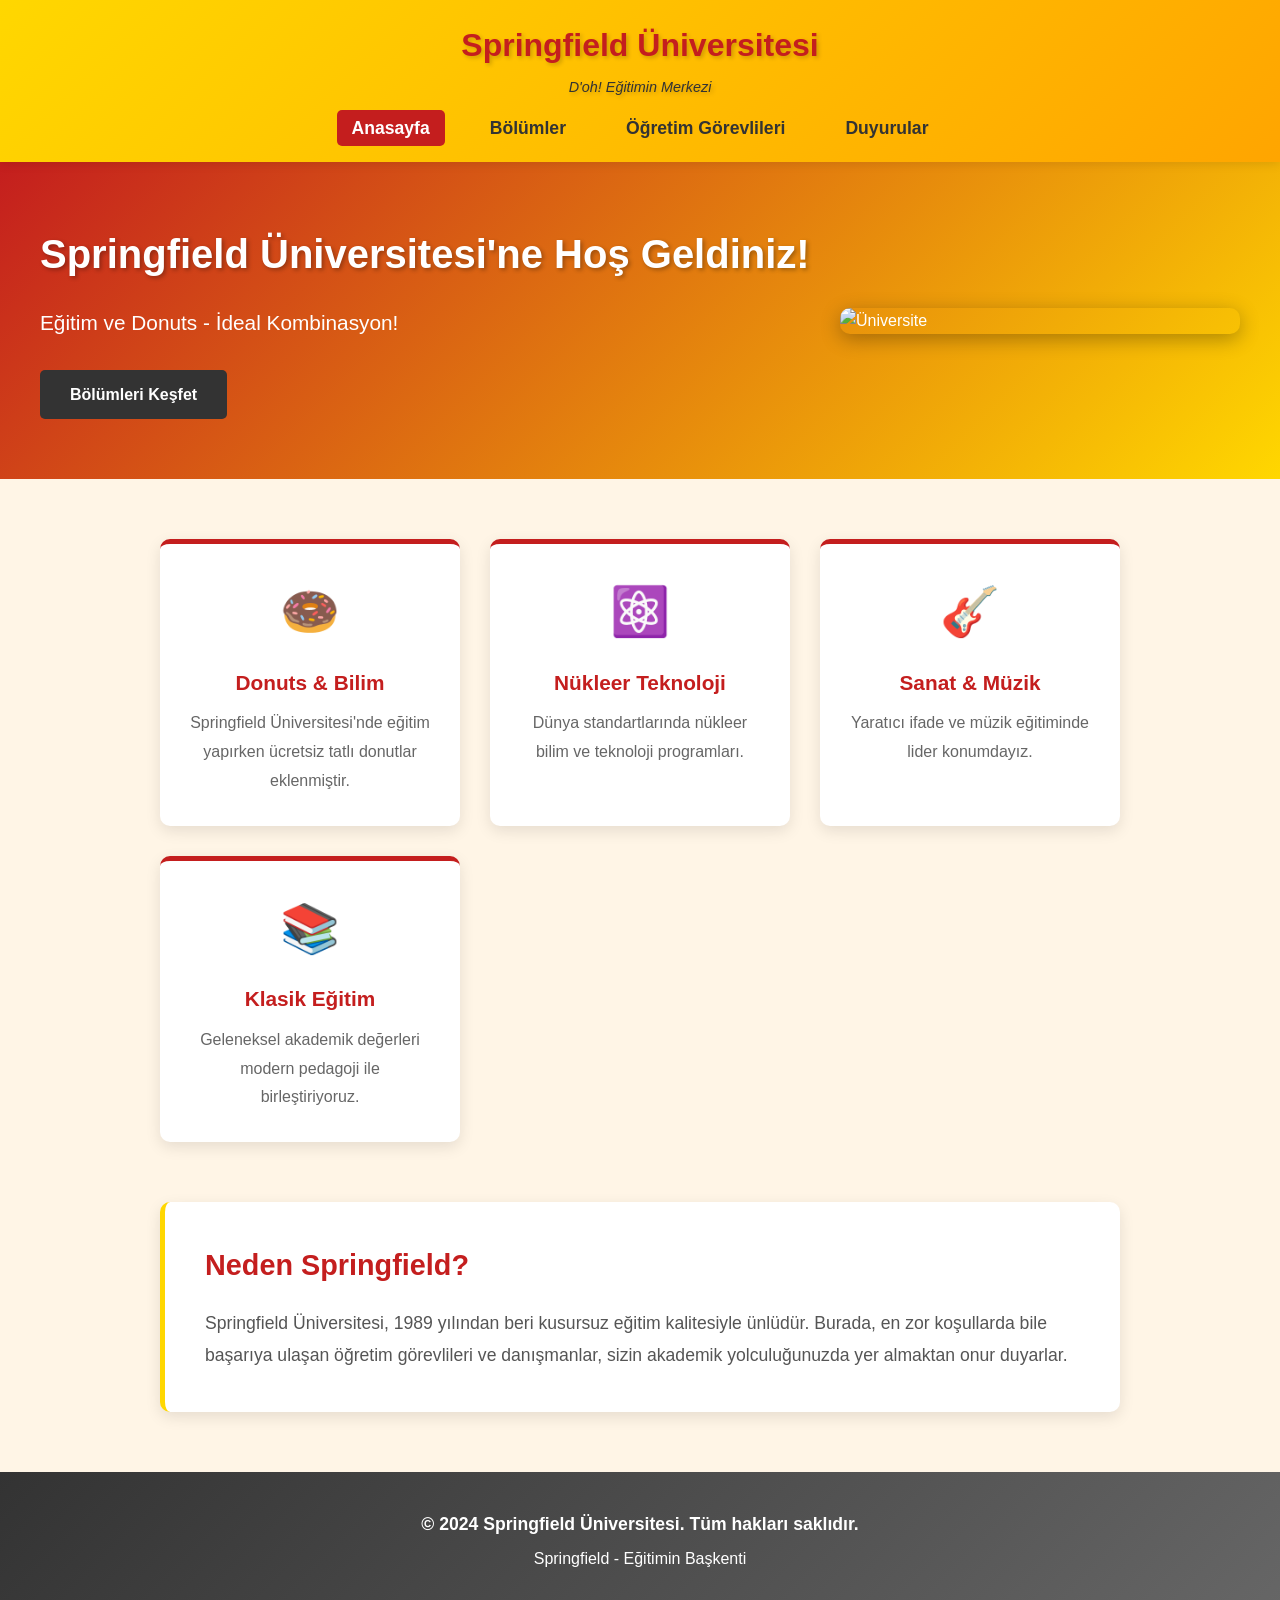
==== index.html @ fd277c15 "Add files via upload" ====
<!DOCTYPE html>
<html lang="tr">
<head>
    <meta charset="UTF-8">
    <meta name="viewport" content="width=device-width, initial-scale=1.0">
    <title>Springfield Üniversitesi</title>
    <link rel="stylesheet" href="style.css">
</head>
<body>
    <nav class="navbar">
        <div class="logo">
            <h1>Springfield Üniversitesi</h1>
            <p class="motto">D'oh! Eğitimin Merkezi</p>
        </div>
        <ul class="nav-links">
            <li><a href="index.html" class="active">Anasayfa</a></li>
            <li><a href="departments.html">Bölümler</a></li>
            <li><a href="professors.html">Öğretim Görevlileri</a></li>
            <li><a href="announcements.html">Duyurular</a></li>
        </ul>
    </nav>

    <div class="hero">
        <div class="hero-content">
            <h2>Springfield Üniversitesi'ne Hoş Geldiniz!</h2>
            <p>Eğitim ve Donuts - İdeal Kombinasyon!</p>
            <a href="departments.html" class="btn">Bölümleri Keşfet</a>
        </div>
        <img src="https://images.unsplash.com/photo-1607623814075-e51df1bdc82f?w=800" alt="Üniversite" class="hero-image">
    </div>

    <div class="container">
        <section class="features">
            <div class="feature-card">
                <div class="feature-icon">🍩</div>
                <h3>Donuts & Bilim</h3>
                <p>Springfield Üniversitesi'nde eğitim yapırken ücretsiz tatlı donutlar eklenmiştir.</p>
            </div>
            <div class="feature-card">
                <div class="feature-icon">⚛️</div>
                <h3>Nükleer Teknoloji</h3>
                <p>Dünya standartlarında nükleer bilim ve teknoloji programları.</p>
            </div>
            <div class="feature-card">
                <div class="feature-icon">🎸</div>
                <h3>Sanat & Müzik</h3>
                <p>Yaratıcı ifade ve müzik eğitiminde lider konumdayız.</p>
            </div>
            <div class="feature-card">
                <div class="feature-icon">📚</div>
                <h3>Klasik Eğitim</h3>
                <p>Geleneksel akademik değerleri modern pedagoji ile birleştiriyoruz.</p>
            </div>
        </section>

        <section class="welcome-section">
            <h2>Neden Springfield?</h2>
            <p>Springfield Üniversitesi, 1989 yılından beri kusursuz eğitim kalitesiyle ünlüdür. 
            Burada, en zor koşullarda bile başarıya ulaşan öğretim görevlileri ve danışmanlar, 
            sizin akademik yolculuğunuzda yer almaktan onur duyarlar.</p>
        </section>
    </div>

    <footer>
        <p>&copy; 2024 Springfield Üniversitesi. Tüm hakları saklıdır.</p>
        <p>Springfield - Eğitimin Başkenti</p>
    </footer>
</body>
</html>
---- style.css ----
* {
    margin: 0;
    padding: 0;
    box-sizing: border-box;
}

body {
    font-family: 'Arial', sans-serif;
    line-height: 1.6;
    color: #333;
    background-color: #fff5e6;
}

/* Navigation Bar */
.navbar {
    background: linear-gradient(135deg, #FFD700 0%, #FFA500 100%);
    padding: 20px 0;
    box-shadow: 0 2px 10px rgba(0, 0, 0, 0.1);
    position: sticky;
    top: 0;
    z-index: 1000;
}

.navbar .logo {
    text-align: center;
    margin-bottom: 15px;
    color: #c41e1e;
    text-shadow: 2px 2px 4px rgba(0, 0, 0, 0.2);
}

.navbar .logo h1 {
    font-size: 2em;
    margin-bottom: 5px;
}

.navbar .motto {
    font-size: 0.9em;
    font-style: italic;
    color: #333;
}

.nav-links {
    list-style: none;
    display: flex;
    justify-content: center;
    flex-wrap: wrap;
    gap: 30px;
}

.nav-links a {
    color: #333;
    text-decoration: none;
    font-weight: bold;
    font-size: 1.1em;
    padding: 8px 15px;
    border-radius: 5px;
    transition: all 0.3s ease;
}

.nav-links a:hover,
.nav-links a.active {
    background-color: #c41e1e;
    color: white;
    transform: scale(1.1);
}

/* Hero Section */
.hero {
    display: flex;
    align-items: center;
    justify-content: space-between;
    padding: 60px 40px;
    background: linear-gradient(135deg, #c41e1e 0%, #FFD700 100%);
    color: white;
    margin-bottom: 40px;
    flex-wrap: wrap;
}

.hero-content {
    flex: 1;
    min-width: 300px;
}

.hero-content h2 {
    font-size: 2.5em;
    margin-bottom: 20px;
    text-shadow: 2px 2px 4px rgba(0, 0, 0, 0.3);
}

.hero-content p {
    font-size: 1.3em;
    margin-bottom: 30px;
}

.btn {
    display: inline-block;
    background-color: #333;
    color: white;
    padding: 12px 30px;
    border-radius: 5px;
    text-decoration: none;
    font-weight: bold;
    transition: all 0.3s ease;
}

.btn:hover {
    background-color: #c41e1e;
    transform: translateY(-3px);
    box-shadow: 0 5px 15px rgba(0, 0, 0, 0.2);
}

.hero-image {
    flex: 1;
    max-width: 400px;
    height: auto;
    border-radius: 10px;
    box-shadow: 0 5px 20px rgba(0, 0, 0, 0.3);
}

/* Container */
.container {
    max-width: 1000px;
    margin: 0 auto;
    padding: 0 20px;
}

/* Page Title */
.page-title {
    text-align: center;
    font-size: 2.5em;
    color: #c41e1e;
    margin-bottom: 10px;
    margin-top: 40px;
    text-shadow: 2px 2px 4px rgba(0, 0, 0, 0.1);
}

.section-subtitle {
    text-align: center;
    color: #666;
    font-size: 1.2em;
    margin-bottom: 40px;
}

/* Features Section */
.features {
    display: grid;
    grid-template-columns: repeat(auto-fit, minmax(250px, 1fr));
    gap: 30px;
    margin: 60px 0;
}

.feature-card {
    background: white;
    padding: 30px;
    border-radius: 10px;
    text-align: center;
    box-shadow: 0 5px 15px rgba(0, 0, 0, 0.1);
    transition: all 0.3s ease;
    border-top: 5px solid #c41e1e;
}

.feature-card:hover {
    transform: translateY(-5px);
    box-shadow: 0 10px 25px rgba(0, 0, 0, 0.15);
}

.feature-icon {
    font-size: 3em;
    margin-bottom: 15px;
}

.feature-card h3 {
    color: #c41e1e;
    margin-bottom: 10px;
    font-size: 1.3em;
}

.feature-card p {
    color: #666;
    line-height: 1.8;
}

/* Welcome Section */
.welcome-section {
    background: white;
    padding: 40px;
    border-radius: 10px;
    margin: 40px 0;
    box-shadow: 0 5px 15px rgba(0, 0, 0, 0.1);
    border-left: 5px solid #FFD700;
}

.welcome-section h2 {
    color: #c41e1e;
    margin-bottom: 20px;
    font-size: 1.8em;
}

.welcome-section p {
    color: #555;
    line-height: 1.8;
    font-size: 1.1em;
}

/* Departments Grid */
.departments-grid {
    display: grid;
    grid-template-columns: repeat(auto-fit, minmax(300px, 1fr));
    gap: 30px;
    margin: 40px 0;
}

.department-card {
    background: white;
    padding: 30px;
    border-radius: 10px;
    box-shadow: 0 5px 15px rgba(0, 0, 0, 0.1);
    transition: all 0.3s ease;
    border: 3px solid #FFD700;
}

.department-card:hover {
    transform: translateY(-5px) rotateY(2deg);
    box-shadow: 0 10px 25px rgba(0, 0, 0, 0.15);
    border-color: #c41e1e;
}

.dept-icon {
    font-size: 3.5em;
    margin-bottom: 15px;
}

.department-card h3 {
    color: #c41e1e;
    margin-bottom: 10px;
    font-size: 1.4em;
}

.dept-code {
    color: #FF6B6B;
    font-weight: bold;
    margin-bottom: 15px;
}

.department-card p {
    color: #666;
    line-height: 1.8;
    margin-bottom: 10px;
}

/* Professors Grid */
.professors-grid {
    display: grid;
    grid-template-columns: repeat(auto-fit, minmax(280px, 1fr));
    gap: 30px;
    margin: 40px 0;
}

.professor-card {
    background: white;
    border-radius: 10px;
    overflow: hidden;
    box-shadow: 0 5px 15px rgba(0, 0, 0, 0.1);
    transition: all 0.3s ease;
    border-top: 5px solid #c41e1e;
}

.professor-card:hover {
    transform: translateY(-8px) scale(1.02);
    box-shadow: 0 15px 30px rgba(0, 0, 0, 0.2);
}

.professor-card img {
    width: 100%;
    height: 300px;
    object-fit: cover;
    background-color: #f0f0f0;
}

.professor-card h3 {
    color: #c41e1e;
    padding: 20px 20px 0 20px;
    margin-bottom: 5px;
    font-size: 1.2em;
}

.prof-title {
    color: #FFD700;
    font-weight: bold;
    padding: 0 20px;
    margin-bottom: 10px;
}

.prof-bio {
    color: #555;
    padding: 0 20px;
    font-size: 0.95em;
    line-height: 1.6;
    margin-bottom: 10px;
}

.prof-email {
    color: #666;
    padding: 0 20px 20px 20px;
    font-size: 0.9em;
}

/* Announcements */
.announcements-list {
    margin: 40px 0;
}

.announcement {
    background: white;
    border-radius: 10px;
    overflow: hidden;
    margin-bottom: 25px;
    box-shadow: 0 5px 15px rgba(0, 0, 0, 0.1);
    display: flex;
    transition: all 0.3s ease;
    border-left: 5px solid #c41e1e;
}

.announcement:hover {
    box-shadow: 0 10px 25px rgba(0, 0, 0, 0.15);
    transform: translateX(5px);
}

.announcement-date {
    background: linear-gradient(135deg, #c41e1e 0%, #FF6B6B 100%);
    color: white;
    padding: 30px 20px;
    min-width: 150px;
    display: flex;
    align-items: center;
    justify-content: center;
    text-align: center;
    font-weight: bold;
    font-size: 0.95em;
}

.announcement-content {
    padding: 30px;
    flex: 1;
}

.announcement-content h3 {
    color: #c41e1e;
    margin-bottom: 15px;
    font-size: 1.4em;
}

.announcement-content p {
    color: #555;
    margin-bottom: 10px;
    line-height: 1.8;
}

.announcement-location {
    color: #FFD700;
    font-weight: bold;
    margin-top: 10px;
}

/* Footer */
footer {
    background: linear-gradient(135deg, #333 0%, #666 100%);
    color: white;
    text-align: center;
    padding: 30px 20px;
    margin-top: 60px;
}

footer p {
    margin: 8px 0;
}

footer p:first-child {
    font-weight: bold;
    font-size: 1.1em;
}

/* Responsive Design */
@media (max-width: 768px) {
    .nav-links {
        gap: 15px;
    }

    .nav-links a {
        font-size: 0.9em;
        padding: 5px 10px;
    }

    .hero {
        flex-direction: column;
        padding: 40px 20px;
        text-align: center;
    }

    .hero-content h2 {
        font-size: 1.8em;
    }

    .hero-image {
        margin-top: 30px;
        max-width: 100%;
    }

    .page-title {
        font-size: 1.8em;
    }

    .features {
        grid-template-columns: 1fr;
    }

    .departments-grid {
        grid-template-columns: 1fr;
    }

    .professors-grid {
        grid-template-columns: 1fr;
    }

    .announcement {
        flex-direction: column;
    }

    .announcement-date {
        min-width: auto;
        padding: 20px;
    }

    .navbar .logo h1 {
        font-size: 1.5em;
    }
}

@media (max-width: 480px) {
    .navbar .logo h1 {
        font-size: 1.2em;
    }

    .nav-links {
        gap: 10px;
        font-size: 0.8em;
    }

    .hero-content h2 {
        font-size: 1.4em;
    }

    .page-title {
        font-size: 1.5em;
    }

    .welcome-section,
    .announcement-content {
        padding: 20px;
    }
}
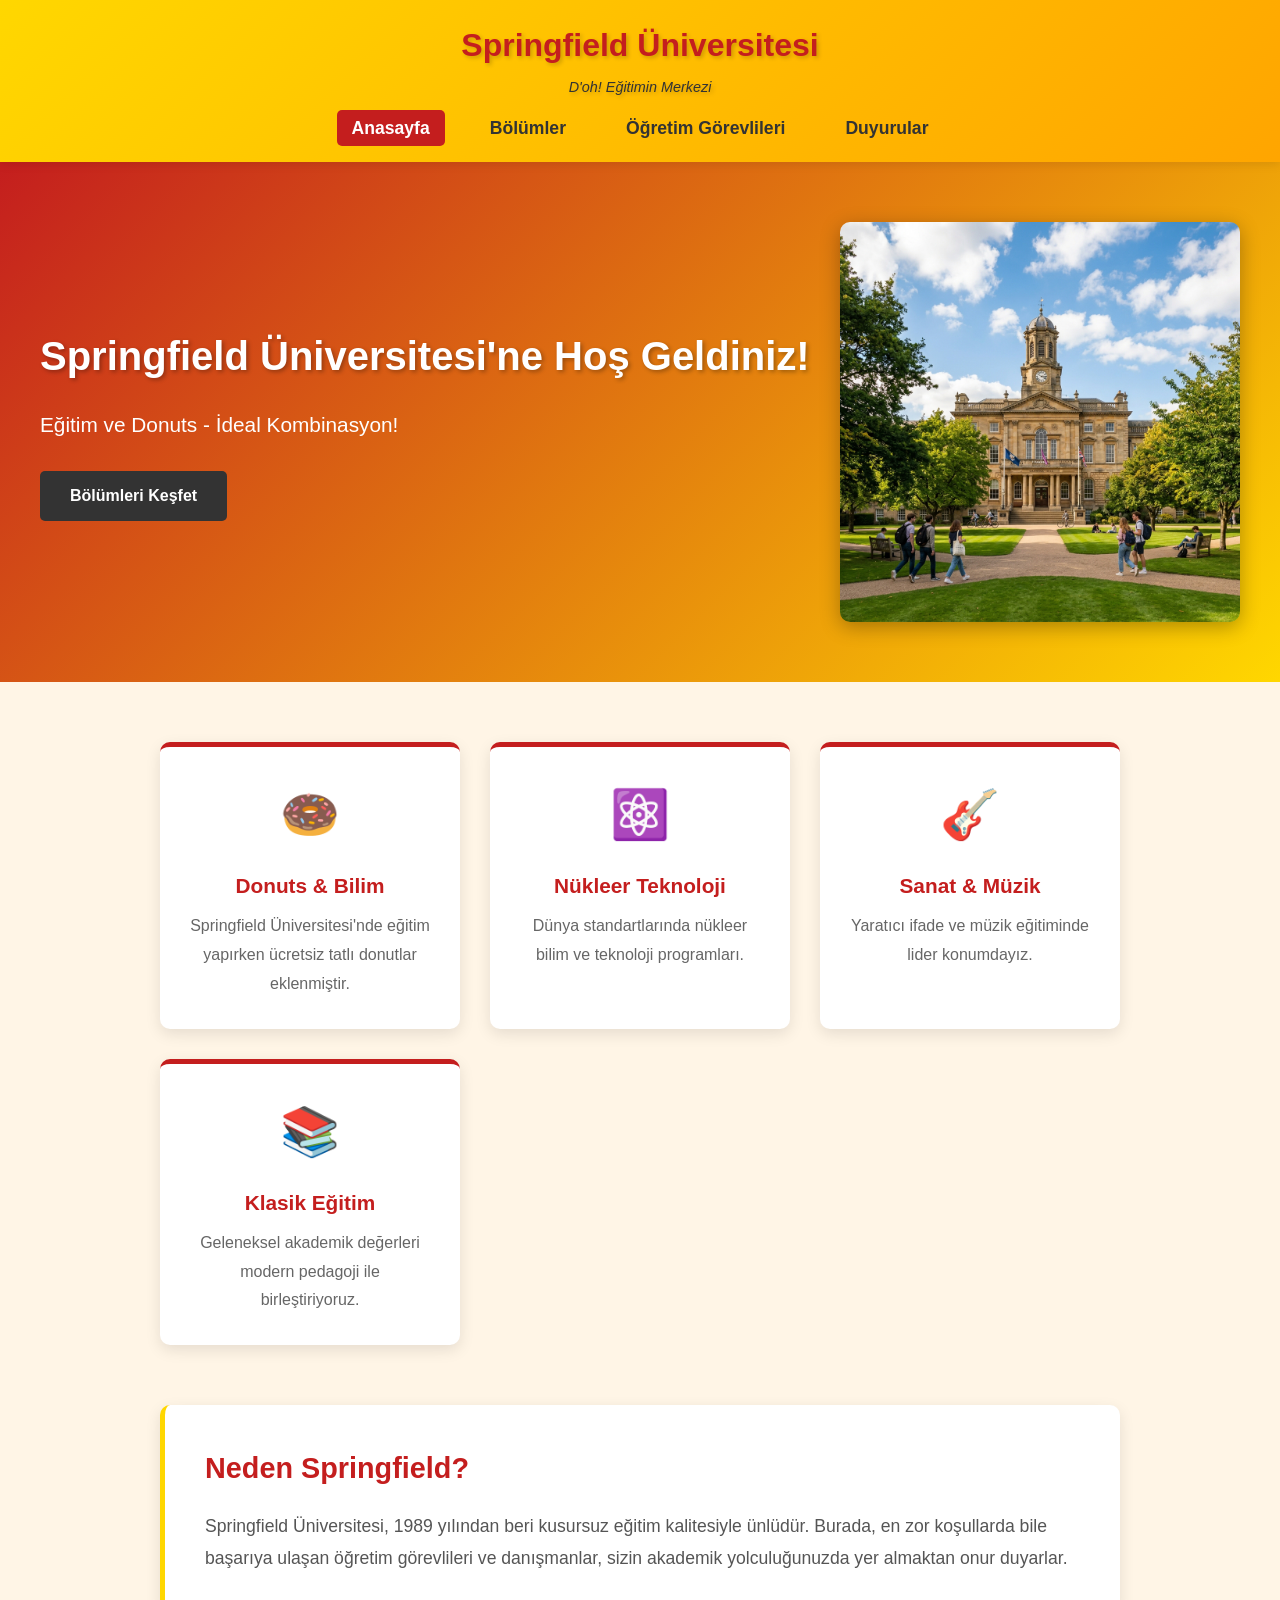
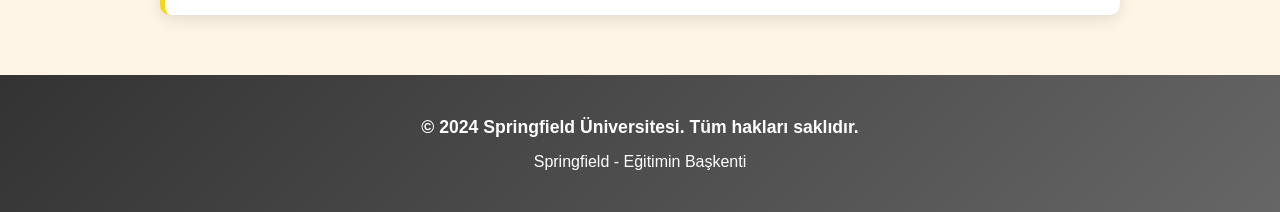
==== commit 570a144d: "Simpson University web sitesi eklendi" ====
--- a/index.html
+++ b/index.html
@@ -1,69 +1,69 @@
-<!DOCTYPE html>
-<html lang="tr">
-<head>
-    <meta charset="UTF-8">
-    <meta name="viewport" content="width=device-width, initial-scale=1.0">
-    <title>Springfield Üniversitesi</title>
-    <link rel="stylesheet" href="style.css">
-</head>
-<body>
-    <nav class="navbar">
-        <div class="logo">
-            <h1>Springfield Üniversitesi</h1>
-            <p class="motto">D'oh! Eğitimin Merkezi</p>
-        </div>
-        <ul class="nav-links">
-            <li><a href="index.html" class="active">Anasayfa</a></li>
-            <li><a href="departments.html">Bölümler</a></li>
-            <li><a href="professors.html">Öğretim Görevlileri</a></li>
-            <li><a href="announcements.html">Duyurular</a></li>
-        </ul>
-    </nav>
-
-    <div class="hero">
-        <div class="hero-content">
-            <h2>Springfield Üniversitesi'ne Hoş Geldiniz!</h2>
-            <p>Eğitim ve Donuts - İdeal Kombinasyon!</p>
-            <a href="departments.html" class="btn">Bölümleri Keşfet</a>
-        </div>
-        <img src="https://images.unsplash.com/photo-1607623814075-e51df1bdc82f?w=800" alt="Üniversite" class="hero-image">
-    </div>
-
-    <div class="container">
-        <section class="features">
-            <div class="feature-card">
-                <div class="feature-icon">🍩</div>
-                <h3>Donuts & Bilim</h3>
-                <p>Springfield Üniversitesi'nde eğitim yapırken ücretsiz tatlı donutlar eklenmiştir.</p>
-            </div>
-            <div class="feature-card">
-                <div class="feature-icon">⚛️</div>
-                <h3>Nükleer Teknoloji</h3>
-                <p>Dünya standartlarında nükleer bilim ve teknoloji programları.</p>
-            </div>
-            <div class="feature-card">
-                <div class="feature-icon">🎸</div>
-                <h3>Sanat & Müzik</h3>
-                <p>Yaratıcı ifade ve müzik eğitiminde lider konumdayız.</p>
-            </div>
-            <div class="feature-card">
-                <div class="feature-icon">📚</div>
-                <h3>Klasik Eğitim</h3>
-                <p>Geleneksel akademik değerleri modern pedagoji ile birleştiriyoruz.</p>
-            </div>
-        </section>
-
-        <section class="welcome-section">
-            <h2>Neden Springfield?</h2>
-            <p>Springfield Üniversitesi, 1989 yılından beri kusursuz eğitim kalitesiyle ünlüdür. 
-            Burada, en zor koşullarda bile başarıya ulaşan öğretim görevlileri ve danışmanlar, 
-            sizin akademik yolculuğunuzda yer almaktan onur duyarlar.</p>
-        </section>
-    </div>
-
-    <footer>
-        <p>&copy; 2024 Springfield Üniversitesi. Tüm hakları saklıdır.</p>
-        <p>Springfield - Eğitimin Başkenti</p>
-    </footer>
-</body>
-</html>
+<!DOCTYPE html>
+<html lang="tr">
+<head>
+    <meta charset="UTF-8">
+    <meta name="viewport" content="width=device-width, initial-scale=1.0">
+    <title>Springfield Üniversitesi</title>
+    <link rel="stylesheet" href="style.css">
+</head>
+<body>
+    <nav class="navbar">
+        <div class="logo">
+            <h1>Springfield Üniversitesi</h1>
+            <p class="motto">D'oh! Eğitimin Merkezi</p>
+        </div>
+        <ul class="nav-links">
+            <li><a href="index.html" class="active">Anasayfa</a></li>
+            <li><a href="departments.html">Bölümler</a></li>
+            <li><a href="professors.html">Öğretim Görevlileri</a></li>
+            <li><a href="announcements.html">Duyurular</a></li>
+        </ul>
+    </nav>
+
+    <div class="hero">
+        <div class="hero-content">
+            <h2>Springfield Üniversitesi'ne Hoş Geldiniz!</h2>
+            <p>Eğitim ve Donuts - İdeal Kombinasyon!</p>
+            <a href="departments.html" class="btn">Bölümleri Keşfet</a>
+        </div>
+        <img src="images/campus.png" alt="Üniversite" class="hero-image">
+    </div>
+
+    <div class="container">
+        <section class="features">
+            <div class="feature-card">
+                <div class="feature-icon">🍩</div>
+                <h3>Donuts & Bilim</h3>
+                <p>Springfield Üniversitesi'nde eğitim yapırken ücretsiz tatlı donutlar eklenmiştir.</p>
+            </div>
+            <div class="feature-card">
+                <div class="feature-icon">⚛️</div>
+                <h3>Nükleer Teknoloji</h3>
+                <p>Dünya standartlarında nükleer bilim ve teknoloji programları.</p>
+            </div>
+            <div class="feature-card">
+                <div class="feature-icon">🎸</div>
+                <h3>Sanat & Müzik</h3>
+                <p>Yaratıcı ifade ve müzik eğitiminde lider konumdayız.</p>
+            </div>
+            <div class="feature-card">
+                <div class="feature-icon">📚</div>
+                <h3>Klasik Eğitim</h3>
+                <p>Geleneksel akademik değerleri modern pedagoji ile birleştiriyoruz.</p>
+            </div>
+        </section>
+
+        <section class="welcome-section">
+            <h2>Neden Springfield?</h2>
+            <p>Springfield Üniversitesi, 1989 yılından beri kusursuz eğitim kalitesiyle ünlüdür. 
+            Burada, en zor koşullarda bile başarıya ulaşan öğretim görevlileri ve danışmanlar, 
+            sizin akademik yolculuğunuzda yer almaktan onur duyarlar.</p>
+        </section>
+    </div>
+
+    <footer>
+        <p>&copy; 2024 Springfield Üniversitesi. Tüm hakları saklıdır.</p>
+        <p>Springfield - Eğitimin Başkenti</p>
+    </footer>
+</body>
+</html>
--- a/style.css
+++ b/style.css
@@ -1,461 +1,475 @@
-* {
-    margin: 0;
-    padding: 0;
-    box-sizing: border-box;
-}
-
-body {
-    font-family: 'Arial', sans-serif;
-    line-height: 1.6;
-    color: #333;
-    background-color: #fff5e6;
-}
-
-/* Navigation Bar */
-.navbar {
-    background: linear-gradient(135deg, #FFD700 0%, #FFA500 100%);
-    padding: 20px 0;
-    box-shadow: 0 2px 10px rgba(0, 0, 0, 0.1);
-    position: sticky;
-    top: 0;
-    z-index: 1000;
-}
-
-.navbar .logo {
-    text-align: center;
-    margin-bottom: 15px;
-    color: #c41e1e;
-    text-shadow: 2px 2px 4px rgba(0, 0, 0, 0.2);
-}
-
-.navbar .logo h1 {
-    font-size: 2em;
-    margin-bottom: 5px;
-}
-
-.navbar .motto {
-    font-size: 0.9em;
-    font-style: italic;
-    color: #333;
-}
-
-.nav-links {
-    list-style: none;
-    display: flex;
-    justify-content: center;
-    flex-wrap: wrap;
-    gap: 30px;
-}
-
-.nav-links a {
-    color: #333;
-    text-decoration: none;
-    font-weight: bold;
-    font-size: 1.1em;
-    padding: 8px 15px;
-    border-radius: 5px;
-    transition: all 0.3s ease;
-}
-
-.nav-links a:hover,
-.nav-links a.active {
-    background-color: #c41e1e;
-    color: white;
-    transform: scale(1.1);
-}
-
-/* Hero Section */
-.hero {
-    display: flex;
-    align-items: center;
-    justify-content: space-between;
-    padding: 60px 40px;
-    background: linear-gradient(135deg, #c41e1e 0%, #FFD700 100%);
-    color: white;
-    margin-bottom: 40px;
-    flex-wrap: wrap;
-}
-
-.hero-content {
-    flex: 1;
-    min-width: 300px;
-}
-
-.hero-content h2 {
-    font-size: 2.5em;
-    margin-bottom: 20px;
-    text-shadow: 2px 2px 4px rgba(0, 0, 0, 0.3);
-}
-
-.hero-content p {
-    font-size: 1.3em;
-    margin-bottom: 30px;
-}
-
-.btn {
-    display: inline-block;
-    background-color: #333;
-    color: white;
-    padding: 12px 30px;
-    border-radius: 5px;
-    text-decoration: none;
-    font-weight: bold;
-    transition: all 0.3s ease;
-}
-
-.btn:hover {
-    background-color: #c41e1e;
-    transform: translateY(-3px);
-    box-shadow: 0 5px 15px rgba(0, 0, 0, 0.2);
-}
-
-.hero-image {
-    flex: 1;
-    max-width: 400px;
-    height: auto;
-    border-radius: 10px;
-    box-shadow: 0 5px 20px rgba(0, 0, 0, 0.3);
-}
-
-/* Container */
-.container {
-    max-width: 1000px;
-    margin: 0 auto;
-    padding: 0 20px;
-}
-
-/* Page Title */
-.page-title {
-    text-align: center;
-    font-size: 2.5em;
-    color: #c41e1e;
-    margin-bottom: 10px;
-    margin-top: 40px;
-    text-shadow: 2px 2px 4px rgba(0, 0, 0, 0.1);
-}
-
-.section-subtitle {
-    text-align: center;
-    color: #666;
-    font-size: 1.2em;
-    margin-bottom: 40px;
-}
-
-/* Features Section */
-.features {
-    display: grid;
-    grid-template-columns: repeat(auto-fit, minmax(250px, 1fr));
-    gap: 30px;
-    margin: 60px 0;
-}
-
-.feature-card {
-    background: white;
-    padding: 30px;
-    border-radius: 10px;
-    text-align: center;
-    box-shadow: 0 5px 15px rgba(0, 0, 0, 0.1);
-    transition: all 0.3s ease;
-    border-top: 5px solid #c41e1e;
-}
-
-.feature-card:hover {
-    transform: translateY(-5px);
-    box-shadow: 0 10px 25px rgba(0, 0, 0, 0.15);
-}
-
-.feature-icon {
-    font-size: 3em;
-    margin-bottom: 15px;
-}
-
-.feature-card h3 {
-    color: #c41e1e;
-    margin-bottom: 10px;
-    font-size: 1.3em;
-}
-
-.feature-card p {
-    color: #666;
-    line-height: 1.8;
-}
-
-/* Welcome Section */
-.welcome-section {
-    background: white;
-    padding: 40px;
-    border-radius: 10px;
-    margin: 40px 0;
-    box-shadow: 0 5px 15px rgba(0, 0, 0, 0.1);
-    border-left: 5px solid #FFD700;
-}
-
-.welcome-section h2 {
-    color: #c41e1e;
-    margin-bottom: 20px;
-    font-size: 1.8em;
-}
-
-.welcome-section p {
-    color: #555;
-    line-height: 1.8;
-    font-size: 1.1em;
-}
-
-/* Departments Grid */
-.departments-grid {
-    display: grid;
-    grid-template-columns: repeat(auto-fit, minmax(300px, 1fr));
-    gap: 30px;
-    margin: 40px 0;
-}
-
-.department-card {
-    background: white;
-    padding: 30px;
-    border-radius: 10px;
-    box-shadow: 0 5px 15px rgba(0, 0, 0, 0.1);
-    transition: all 0.3s ease;
-    border: 3px solid #FFD700;
-}
-
-.department-card:hover {
-    transform: translateY(-5px) rotateY(2deg);
-    box-shadow: 0 10px 25px rgba(0, 0, 0, 0.15);
-    border-color: #c41e1e;
-}
-
-.dept-icon {
-    font-size: 3.5em;
-    margin-bottom: 15px;
-}
-
-.department-card h3 {
-    color: #c41e1e;
-    margin-bottom: 10px;
-    font-size: 1.4em;
-}
-
-.dept-code {
-    color: #FF6B6B;
-    font-weight: bold;
-    margin-bottom: 15px;
-}
-
-.department-card p {
-    color: #666;
-    line-height: 1.8;
-    margin-bottom: 10px;
-}
-
-/* Professors Grid */
-.professors-grid {
-    display: grid;
-    grid-template-columns: repeat(auto-fit, minmax(280px, 1fr));
-    gap: 30px;
-    margin: 40px 0;
-}
-
-.professor-card {
-    background: white;
-    border-radius: 10px;
-    overflow: hidden;
-    box-shadow: 0 5px 15px rgba(0, 0, 0, 0.1);
-    transition: all 0.3s ease;
-    border-top: 5px solid #c41e1e;
-}
-
-.professor-card:hover {
-    transform: translateY(-8px) scale(1.02);
-    box-shadow: 0 15px 30px rgba(0, 0, 0, 0.2);
-}
-
-.professor-card img {
-    width: 100%;
-    height: 300px;
-    object-fit: cover;
-    background-color: #f0f0f0;
-}
-
-.professor-card h3 {
-    color: #c41e1e;
-    padding: 20px 20px 0 20px;
-    margin-bottom: 5px;
-    font-size: 1.2em;
-}
-
-.prof-title {
-    color: #FFD700;
-    font-weight: bold;
-    padding: 0 20px;
-    margin-bottom: 10px;
-}
-
-.prof-bio {
-    color: #555;
-    padding: 0 20px;
-    font-size: 0.95em;
-    line-height: 1.6;
-    margin-bottom: 10px;
-}
-
-.prof-email {
-    color: #666;
-    padding: 0 20px 20px 20px;
-    font-size: 0.9em;
-}
-
-/* Announcements */
-.announcements-list {
-    margin: 40px 0;
-}
-
-.announcement {
-    background: white;
-    border-radius: 10px;
-    overflow: hidden;
-    margin-bottom: 25px;
-    box-shadow: 0 5px 15px rgba(0, 0, 0, 0.1);
-    display: flex;
-    transition: all 0.3s ease;
-    border-left: 5px solid #c41e1e;
-}
-
-.announcement:hover {
-    box-shadow: 0 10px 25px rgba(0, 0, 0, 0.15);
-    transform: translateX(5px);
-}
-
-.announcement-date {
-    background: linear-gradient(135deg, #c41e1e 0%, #FF6B6B 100%);
-    color: white;
-    padding: 30px 20px;
-    min-width: 150px;
-    display: flex;
-    align-items: center;
-    justify-content: center;
-    text-align: center;
-    font-weight: bold;
-    font-size: 0.95em;
-}
-
-.announcement-content {
-    padding: 30px;
-    flex: 1;
-}
-
-.announcement-content h3 {
-    color: #c41e1e;
-    margin-bottom: 15px;
-    font-size: 1.4em;
-}
-
-.announcement-content p {
-    color: #555;
-    margin-bottom: 10px;
-    line-height: 1.8;
-}
-
-.announcement-location {
-    color: #FFD700;
-    font-weight: bold;
-    margin-top: 10px;
-}
-
-/* Footer */
-footer {
-    background: linear-gradient(135deg, #333 0%, #666 100%);
-    color: white;
-    text-align: center;
-    padding: 30px 20px;
-    margin-top: 60px;
-}
-
-footer p {
-    margin: 8px 0;
-}
-
-footer p:first-child {
-    font-weight: bold;
-    font-size: 1.1em;
-}
-
-/* Responsive Design */
-@media (max-width: 768px) {
-    .nav-links {
-        gap: 15px;
-    }
-
-    .nav-links a {
-        font-size: 0.9em;
-        padding: 5px 10px;
-    }
-
-    .hero {
-        flex-direction: column;
-        padding: 40px 20px;
-        text-align: center;
-    }
-
-    .hero-content h2 {
-        font-size: 1.8em;
-    }
-
-    .hero-image {
-        margin-top: 30px;
-        max-width: 100%;
-    }
-
-    .page-title {
-        font-size: 1.8em;
-    }
-
-    .features {
-        grid-template-columns: 1fr;
-    }
-
-    .departments-grid {
-        grid-template-columns: 1fr;
-    }
-
-    .professors-grid {
-        grid-template-columns: 1fr;
-    }
-
-    .announcement {
-        flex-direction: column;
-    }
-
-    .announcement-date {
-        min-width: auto;
-        padding: 20px;
-    }
-
-    .navbar .logo h1 {
-        font-size: 1.5em;
-    }
-}
-
-@media (max-width: 480px) {
-    .navbar .logo h1 {
-        font-size: 1.2em;
-    }
-
-    .nav-links {
-        gap: 10px;
-        font-size: 0.8em;
-    }
-
-    .hero-content h2 {
-        font-size: 1.4em;
-    }
-
-    .page-title {
-        font-size: 1.5em;
-    }
-
-    .welcome-section,
-    .announcement-content {
-        padding: 20px;
-    }
-}
+* {
+    margin: 0;
+    padding: 0;
+    box-sizing: border-box;
+}
+
+body {
+    font-family: 'Arial', sans-serif;
+    line-height: 1.6;
+    color: #333;
+    background-color: #fff5e6;
+}
+
+/* Navigation Bar */
+.navbar {
+    background: linear-gradient(135deg, #FFD700 0%, #FFA500 100%);
+    padding: 20px 0;
+    box-shadow: 0 2px 10px rgba(0, 0, 0, 0.1);
+    position: sticky;
+    top: 0;
+    z-index: 1000;
+}
+
+.navbar .logo {
+    text-align: center;
+    margin-bottom: 15px;
+    color: #c41e1e;
+    text-shadow: 2px 2px 4px rgba(0, 0, 0, 0.2);
+}
+
+.navbar .logo h1 {
+    font-size: 2em;
+    margin-bottom: 5px;
+}
+
+.navbar .motto {
+    font-size: 0.9em;
+    font-style: italic;
+    color: #333;
+}
+
+.nav-links {
+    list-style: none;
+    display: flex;
+    justify-content: center;
+    flex-wrap: wrap;
+    gap: 30px;
+}
+
+.nav-links a {
+    color: #333;
+    text-decoration: none;
+    font-weight: bold;
+    font-size: 1.1em;
+    padding: 8px 15px;
+    border-radius: 5px;
+    transition: all 0.3s ease;
+}
+
+.nav-links a:hover,
+.nav-links a.active {
+    background-color: #c41e1e;
+    color: white;
+    transform: scale(1.1);
+}
+
+/* Hero Section */
+.hero {
+    display: flex;
+    align-items: center;
+    justify-content: space-between;
+    padding: 60px 40px;
+    background: linear-gradient(135deg, #c41e1e 0%, #FFD700 100%);
+    color: white;
+    margin-bottom: 40px;
+    flex-wrap: wrap;
+}
+
+.hero-content {
+    flex: 1;
+    min-width: 300px;
+}
+
+.hero-content h2 {
+    font-size: 2.5em;
+    margin-bottom: 20px;
+    text-shadow: 2px 2px 4px rgba(0, 0, 0, 0.3);
+}
+
+.hero-content p {
+    font-size: 1.3em;
+    margin-bottom: 30px;
+}
+
+.btn {
+    display: inline-block;
+    background-color: #333;
+    color: white;
+    padding: 12px 30px;
+    border-radius: 5px;
+    text-decoration: none;
+    font-weight: bold;
+    transition: all 0.3s ease;
+}
+
+.btn:hover {
+    background-color: #c41e1e;
+    transform: translateY(-3px);
+    box-shadow: 0 5px 15px rgba(0, 0, 0, 0.2);
+}
+
+.hero-image {
+    flex: 1;
+    max-width: 400px;
+    height: auto;
+    border-radius: 10px;
+    box-shadow: 0 5px 20px rgba(0, 0, 0, 0.3);
+}
+
+/* Container */
+.container {
+    max-width: 1000px;
+    margin: 0 auto;
+    padding: 0 20px;
+}
+
+/* Page Title */
+.page-title {
+    text-align: center;
+    font-size: 2.5em;
+    color: #c41e1e;
+    margin-bottom: 10px;
+    margin-top: 40px;
+    text-shadow: 2px 2px 4px rgba(0, 0, 0, 0.1);
+}
+
+.section-subtitle {
+    text-align: center;
+    color: #666;
+    font-size: 1.2em;
+    margin-bottom: 40px;
+}
+
+/* Features Section */
+.features {
+    display: grid;
+    grid-template-columns: repeat(auto-fit, minmax(250px, 1fr));
+    gap: 30px;
+    margin: 60px 0;
+}
+
+.feature-card {
+    background: white;
+    padding: 30px;
+    border-radius: 10px;
+    text-align: center;
+    box-shadow: 0 5px 15px rgba(0, 0, 0, 0.1);
+    transition: all 0.3s ease;
+    border-top: 5px solid #c41e1e;
+}
+
+.feature-card:hover {
+    transform: translateY(-5px);
+    box-shadow: 0 10px 25px rgba(0, 0, 0, 0.15);
+}
+
+.feature-icon {
+    font-size: 3em;
+    margin-bottom: 15px;
+}
+
+.feature-card h3 {
+    color: #c41e1e;
+    margin-bottom: 10px;
+    font-size: 1.3em;
+}
+
+.feature-card p {
+    color: #666;
+    line-height: 1.8;
+}
+
+/* Welcome Section */
+.welcome-section {
+    background: white;
+    padding: 40px;
+    border-radius: 10px;
+    margin: 40px 0;
+    box-shadow: 0 5px 15px rgba(0, 0, 0, 0.1);
+    border-left: 5px solid #FFD700;
+}
+
+.welcome-section h2 {
+    color: #c41e1e;
+    margin-bottom: 20px;
+    font-size: 1.8em;
+}
+
+.welcome-section p {
+    color: #555;
+    line-height: 1.8;
+    font-size: 1.1em;
+}
+
+/* Departments Grid */
+.departments-grid {
+    display: grid;
+    grid-template-columns: repeat(auto-fit, minmax(300px, 1fr));
+    gap: 30px;
+    margin: 40px 0;
+}
+
+.department-card {
+    background: white;
+    padding: 30px;
+    border-radius: 10px;
+    box-shadow: 0 5px 15px rgba(0, 0, 0, 0.1);
+    transition: all 0.3s ease;
+    border: 3px solid #FFD700;
+}
+
+.department-card:hover {
+    transform: translateY(-5px) rotateY(2deg);
+    box-shadow: 0 10px 25px rgba(0, 0, 0, 0.15);
+    border-color: #c41e1e;
+}
+
+.dept-icon {
+    font-size: 3.5em;
+    margin-bottom: 15px;
+}
+
+.department-card h3 {
+    color: #c41e1e;
+    margin-bottom: 10px;
+    font-size: 1.4em;
+}
+
+.dept-code {
+    color: #FF6B6B;
+    font-weight: bold;
+    margin-bottom: 15px;
+}
+
+.department-card p {
+    color: #666;
+    line-height: 1.8;
+    margin-bottom: 10px;
+}
+
+/* Professors Grid */
+.professors-grid {
+    display: grid;
+    grid-template-columns: repeat(auto-fit, minmax(280px, 1fr));
+    gap: 30px;
+    margin: 40px 0;
+}
+
+.professor-card {
+    background: white;
+    border-radius: 10px;
+    overflow: hidden;
+    box-shadow: 0 5px 15px rgba(0, 0, 0, 0.1);
+    transition: all 0.3s ease;
+    border-top: 5px solid #c41e1e;
+}
+
+.professor-card:hover {
+    transform: translateY(-8px) scale(1.02);
+    box-shadow: 0 15px 30px rgba(0, 0, 0, 0.2);
+}
+
+.professor-card img {
+    width: 100%;
+    height: 300px;
+    object-fit: contain;
+    background-color: #FED90F;
+    padding: 10px;
+}
+
+.avatar-placeholder {
+    width: 100%;
+    height: 300px;
+    display: flex;
+    align-items: center;
+    justify-content: center;
+}
+
+.avatar-placeholder span {
+    font-size: 8em;
+    line-height: 1;
+}
+
+.professor-card h3 {
+    color: #c41e1e;
+    padding: 20px 20px 0 20px;
+    margin-bottom: 5px;
+    font-size: 1.2em;
+}
+
+.prof-title {
+    color: #FFD700;
+    font-weight: bold;
+    padding: 0 20px;
+    margin-bottom: 10px;
+}
+
+.prof-bio {
+    color: #555;
+    padding: 0 20px;
+    font-size: 0.95em;
+    line-height: 1.6;
+    margin-bottom: 10px;
+}
+
+.prof-email {
+    color: #666;
+    padding: 0 20px 20px 20px;
+    font-size: 0.9em;
+}
+
+/* Announcements */
+.announcements-list {
+    margin: 40px 0;
+}
+
+.announcement {
+    background: white;
+    border-radius: 10px;
+    overflow: hidden;
+    margin-bottom: 25px;
+    box-shadow: 0 5px 15px rgba(0, 0, 0, 0.1);
+    display: flex;
+    transition: all 0.3s ease;
+    border-left: 5px solid #c41e1e;
+}
+
+.announcement:hover {
+    box-shadow: 0 10px 25px rgba(0, 0, 0, 0.15);
+    transform: translateX(5px);
+}
+
+.announcement-date {
+    background: linear-gradient(135deg, #c41e1e 0%, #FF6B6B 100%);
+    color: white;
+    padding: 30px 20px;
+    min-width: 150px;
+    display: flex;
+    align-items: center;
+    justify-content: center;
+    text-align: center;
+    font-weight: bold;
+    font-size: 0.95em;
+}
+
+.announcement-content {
+    padding: 30px;
+    flex: 1;
+}
+
+.announcement-content h3 {
+    color: #c41e1e;
+    margin-bottom: 15px;
+    font-size: 1.4em;
+}
+
+.announcement-content p {
+    color: #555;
+    margin-bottom: 10px;
+    line-height: 1.8;
+}
+
+.announcement-location {
+    color: #FFD700;
+    font-weight: bold;
+    margin-top: 10px;
+}
+
+/* Footer */
+footer {
+    background: linear-gradient(135deg, #333 0%, #666 100%);
+    color: white;
+    text-align: center;
+    padding: 30px 20px;
+    margin-top: 60px;
+}
+
+footer p {
+    margin: 8px 0;
+}
+
+footer p:first-child {
+    font-weight: bold;
+    font-size: 1.1em;
+}
+
+/* Responsive Design */
+@media (max-width: 768px) {
+    .nav-links {
+        gap: 15px;
+    }
+
+    .nav-links a {
+        font-size: 0.9em;
+        padding: 5px 10px;
+    }
+
+    .hero {
+        flex-direction: column;
+        padding: 40px 20px;
+        text-align: center;
+    }
+
+    .hero-content h2 {
+        font-size: 1.8em;
+    }
+
+    .hero-image {
+        margin-top: 30px;
+        max-width: 100%;
+    }
+
+    .page-title {
+        font-size: 1.8em;
+    }
+
+    .features {
+        grid-template-columns: 1fr;
+    }
+
+    .departments-grid {
+        grid-template-columns: 1fr;
+    }
+
+    .professors-grid {
+        grid-template-columns: 1fr;
+    }
+
+    .announcement {
+        flex-direction: column;
+    }
+
+    .announcement-date {
+        min-width: auto;
+        padding: 20px;
+    }
+
+    .navbar .logo h1 {
+        font-size: 1.5em;
+    }
+}
+
+@media (max-width: 480px) {
+    .navbar .logo h1 {
+        font-size: 1.2em;
+    }
+
+    .nav-links {
+        gap: 10px;
+        font-size: 0.8em;
+    }
+
+    .hero-content h2 {
+        font-size: 1.4em;
+    }
+
+    .page-title {
+        font-size: 1.5em;
+    }
+
+    .welcome-section,
+    .announcement-content {
+        padding: 20px;
+    }
+}
